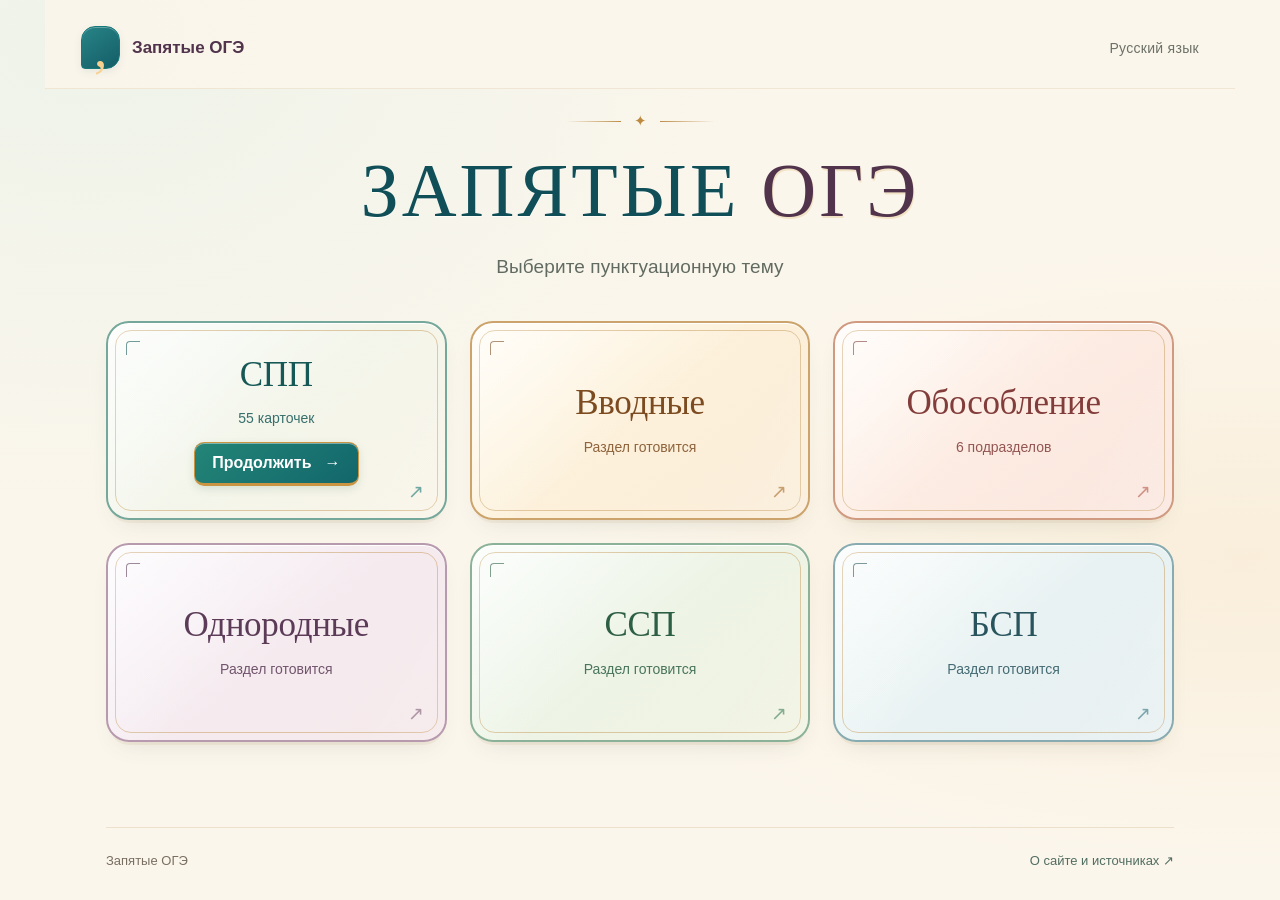
==== index.html @ 87cccecb "Publish verified Запятые ОГЭ with saved progress continuation" ====
<!doctype html>
<html lang="ru">
<head>
  <meta charset="utf-8">
  <meta name="viewport" content="width=device-width, initial-scale=1">
  <meta name="theme-color" content="#146c70">
  <meta name="description" content="Запятые ОГЭ — выбор пунктуационной темы и интерактивные тренажёры по русскому языку.">
  <title>Запятые ОГЭ</title>
  <link rel="stylesheet" href="./site.css">
  <link rel="stylesheet" href="./controls.css">
</head>
<body class="site-page portal-home" data-page="home">
  <a class="portal-skip" href="#content">К содержимому</a>
  <header class="portal-header"><a class="portal-brand" href="./index.html" aria-label="Запятые ОГЭ — главная"><span class="portal-brand-mark" aria-hidden="true">,</span><span>Запятые ОГЭ</span></a><span class="portal-subject">Русский язык</span></header>
  <main class="portal-main" id="content">
    
    <section class="portal-hero"><div class="hero-flourish" aria-hidden="true"><span></span><i>✦</i><span></span></div><h1>ЗАПЯТЫЕ <span>ОГЭ</span></h1><p>Выберите пунктуационную тему</p></section><nav class="topic-grid" aria-label="Пунктуационные темы"><a class="topic-tile theme-teal" data-topic="spp" href="./spp.html?continue=1"><span class="tile-corner tile-corner-top" aria-hidden="true"></span><span class="tile-corner tile-corner-bottom" aria-hidden="true"></span><span class="tile-content"><span class="tile-title">СПП</span><span class="tile-caption">55 карточек</span><span class="tile-continue">Продолжить <span aria-hidden="true">→</span></span></span><span class="tile-arrow" aria-hidden="true">↗</span></a><a class="topic-tile theme-honey" data-topic="vvodnye" href="./topics/vvodnye.html"><span class="tile-corner tile-corner-top" aria-hidden="true"></span><span class="tile-corner tile-corner-bottom" aria-hidden="true"></span><span class="tile-content"><span class="tile-title">Вводные</span><span class="tile-caption">Раздел готовится</span></span><span class="tile-arrow" aria-hidden="true">↗</span></a><a class="topic-tile theme-coral" data-topic="obosoblenie" href="./topics/obosoblenie.html"><span class="tile-corner tile-corner-top" aria-hidden="true"></span><span class="tile-corner tile-corner-bottom" aria-hidden="true"></span><span class="tile-content"><span class="tile-title">Обособление</span><span class="tile-caption">6 подразделов</span></span><span class="tile-arrow" aria-hidden="true">↗</span></a><a class="topic-tile theme-plum" data-topic="odnorodnye" href="./topics/odnorodnye.html"><span class="tile-corner tile-corner-top" aria-hidden="true"></span><span class="tile-corner tile-corner-bottom" aria-hidden="true"></span><span class="tile-content"><span class="tile-title">Однородные</span><span class="tile-caption">Раздел готовится</span></span><span class="tile-arrow" aria-hidden="true">↗</span></a><a class="topic-tile theme-emerald" data-topic="ssp" href="./topics/ssp.html"><span class="tile-corner tile-corner-top" aria-hidden="true"></span><span class="tile-corner tile-corner-bottom" aria-hidden="true"></span><span class="tile-content"><span class="tile-title">ССП</span><span class="tile-caption">Раздел готовится</span></span><span class="tile-arrow" aria-hidden="true">↗</span></a><a class="topic-tile theme-sea" data-topic="bsp" href="./topics/bsp.html"><span class="tile-corner tile-corner-top" aria-hidden="true"></span><span class="tile-corner tile-corner-bottom" aria-hidden="true"></span><span class="tile-content"><span class="tile-title">БСП</span><span class="tile-caption">Раздел готовится</span></span><span class="tile-arrow" aria-hidden="true">↗</span></a></nav>
  </main>
  <footer class="portal-footer"><span>Запятые ОГЭ</span><a href="./README.md">О сайте и источниках ↗</a></footer>
</body>
</html>
---- site.css ----
/* Portal-only styles. Existing trainer styles and scoring code stay unchanged. */
:root{--site-cream:#fbf6ec;--site-milk:#fffdf7;--site-teal:#176e70;--site-sea:#104f58;--site-plum:#51344c;--site-ink:#34423c;--site-muted:#6c7168;--site-gold:#bd8a3f;--site-line:#e4d6bb}
.site-page{margin:0;min-height:100vh;display:flex;flex-direction:column;color:var(--site-ink);font-family:"Segoe UI",Arial,sans-serif;background:radial-gradient(ellipse at 7% 4%,#e6f1e89c,transparent 40%),radial-gradient(ellipse at 97% 62%,#f8e3c269,transparent 40%),var(--site-cream);font-synthesis:none}
.site-page *{box-sizing:border-box}.site-page a{-webkit-tap-highlight-color:transparent}.portal-header{width:100%;max-width:1190px;margin:0 auto;display:flex;align-items:center;justify-content:space-between;gap:20px;padding:26px 36px 19px}.portal-brand{display:inline-flex;align-items:center;gap:12px;font-size:17px;font-weight:650;color:var(--site-plum);text-decoration:none;transition:color 200ms ease}.portal-brand:hover{color:var(--site-teal)}.portal-brand-mark{display:grid;place-items:center;width:39px;height:43px;border:1px solid #167879;background:linear-gradient(145deg,#278486,#145d67);border-radius:14px 14px 14px 4px;box-shadow:inset 0 1px #ffffff4a,0 3px 8px #12555b15;color:#f9d08e;font:53px/.8 Georgia,serif;padding-bottom:22px}.portal-subject{font-size:14px;color:var(--site-muted);letter-spacing:.3px}.portal-main{width:100%;max-width:1140px;margin:0 auto;padding:0 36px 45px;flex:1}.portal-hero{text-align:center;padding:23px 0 38px}.hero-flourish,.coming-divider{display:flex;gap:13px;justify-content:center;align-items:center;color:var(--site-gold);margin:0 auto 18px}.hero-flourish>span,.coming-divider>span{height:1px;width:55px;background:linear-gradient(90deg,transparent,#be8c47)}.hero-flourish>span:last-child,.coming-divider>span:last-child{transform:rotate(180deg)}.hero-flourish i,.coming-divider i{font-size:15px;font-style:normal}.portal-hero h1{font:500 clamp(44px,6vw,76px)/1.12 Georgia,"Times New Roman",serif;letter-spacing:3px;color:var(--site-sea);margin:0 0 19px;text-wrap:balance;text-shadow:0 1px #fffdf8}.portal-hero h1>span{color:var(--site-plum);text-shadow:1px 2px #e8c88f66}.portal-hero p{color:#626b61;font-size:19px;line-height:1.6;margin:0;letter-spacing:.1px}.topic-grid{display:grid;grid-template-columns:repeat(3,minmax(0,1fr));gap:23px}.topic-tile{--tile-accent:#237b78;--tile-deep:#165856;--tile-line:#75a79a;--tile-soft:#eff7ed;--tile-warm:#f9f4e8;--tile-glow:#2b918c28;position:relative;isolation:isolate;display:flex;align-items:center;justify-content:center;min-width:0;min-height:199px;padding:30px 27px;border:2px solid var(--tile-line);border-radius:23px;background:linear-gradient(140deg,#ffffffd6 0%,transparent 50%),linear-gradient(140deg,var(--tile-soft),var(--tile-warm));box-shadow:inset 0 1px 0 #ffffff,0 7px 0 -4px #bfa16e20,0 12px 25px -13px #3c4b3b2b;text-align:center;text-decoration:none;color:var(--tile-deep);transform:translateY(0);transition:transform 210ms ease,border-color 210ms ease,box-shadow 210ms ease,background-color 210ms ease}
.topic-tile:before{content:"";position:absolute;inset:7px;border:1px solid #c59a5b80;border-radius:16px;pointer-events:none;transition:border-color 210ms ease,box-shadow 210ms ease}.topic-tile:after{content:"";position:absolute;inset:0;border-radius:21px;pointer-events:none;opacity:.3;background:linear-gradient(120deg,#ffffffa6 0%,transparent 42%,transparent 75%,#ffffff80);transition:opacity 210ms ease}.tile-content{position:relative;display:flex;flex-direction:column;align-items:center;gap:13px;z-index:1;max-width:100%}.tile-title{font:500 35px/1.22 Georgia,"Times New Roman",serif;letter-spacing:-.3px;text-wrap:balance;overflow-wrap:break-word}.tile-caption{display:block;font-size:14px;line-height:1.4;color:var(--tile-deep);opacity:.85}.tile-arrow{position:absolute;right:21px;bottom:17px;font-size:19px;line-height:1;color:var(--tile-accent);opacity:.7;transition:transform 210ms ease,opacity 210ms ease}.tile-corner{position:absolute;display:block;width:14px;height:14px;pointer-events:none;border-color:var(--site-gold);opacity:.7;transition:opacity 210ms ease}.tile-corner-top{top:18px;left:18px;border-left:1px solid;border-top:1px solid;border-radius:4px 0 0 0}.tile-corner-bottom{bottom:18px;right:18px;border-right:1px solid;border-bottom:1px solid;border-radius:0 0 4px 0;display:none}
.theme-honey{--tile-accent:#aa702b;--tile-deep:#7c4b20;--tile-line:#cca36a;--tile-soft:#fff4db;--tile-warm:#faedda;--tile-glow:#d3a04b33}.theme-coral{--tile-accent:#b75c4e;--tile-deep:#823d3b;--tile-line:#cf9a80;--tile-soft:#fff0e5;--tile-warm:#fae7df;--tile-glow:#cf786232}.theme-plum{--tile-accent:#86647d;--tile-deep:#5b3b57;--tile-line:#b79aae;--tile-soft:#f5edf5;--tile-warm:#f5e9ea;--tile-glow:#a5749a2e}.theme-emerald{--tile-accent:#438361;--tile-deep:#2d5f45;--tile-line:#8bb298;--tile-soft:#eaf5e9;--tile-warm:#f1f3e2;--tile-glow:#579d7230}.theme-sea{--tile-accent:#397985;--tile-deep:#28545e;--tile-line:#87abb0;--tile-soft:#eaf4f3;--tile-warm:#e8f0f2;--tile-glow:#418f9d2e}
.topic-tile:hover,.topic-tile:focus-visible{border-color:var(--tile-accent);transform:translateY(-5px);box-shadow:inset 0 1px 0 #fff,0 0 0 3px var(--tile-glow),0 9px 19px var(--tile-glow),0 20px 32px -16px #253b333b}.topic-tile:hover:before,.topic-tile:focus-visible:before{border-color:#be8b3ee6;box-shadow:inset 0 0 12px #fff8e555}.topic-tile:hover:after,.topic-tile:focus-visible:after{opacity:.8}.topic-tile:hover .tile-arrow,.topic-tile:focus-visible .tile-arrow{opacity:1;transform:translate(2px,-2px)}.topic-tile:hover .tile-corner,.topic-tile:focus-visible .tile-corner{opacity:1}.topic-tile:active{transform:translateY(-1px)}
.portal-back{display:inline-flex;justify-content:center;align-items:center;gap:9px;box-sizing:border-box;min-height:43px;padding:9px 17px;border:1px solid #c49c60;border-radius:11px;background:linear-gradient(140deg,#fffdf8,#f4f4e6);box-shadow:inset 0 1px #fff,0 3px 8px #7052280a;color:#205f61;text-decoration:none;font:600 13px/1.5 "Segoe UI",Arial,sans-serif;white-space:nowrap;transform:translateY(0);transition:border-color 200ms ease,box-shadow 200ms ease,transform 200ms ease,background-color 200ms ease}.portal-back>span{font-size:19px;line-height:1;color:#9c712f}.portal-back:hover,.portal-back:focus-visible{background:#ecf5ed;border-color:#508e83;box-shadow:0 0 0 3px #43998c1a,0 7px 13px #43776b1a;transform:translateY(-2px)}.portal-back:active{transform:translateY(0)}.site-page a:focus-visible,.trainer-return a:focus-visible{outline:3px solid #ab7c32;outline-offset:5px}.portal-breadcrumbs{display:flex;align-items:center;flex-wrap:wrap;gap:11px;padding:22px 0 0;font-size:13px;line-height:1.8;color:#7d7464}.portal-breadcrumbs a{color:#426d65;text-decoration:none;transition:color 200ms ease}.portal-breadcrumbs a:hover{color:#134f50;text-decoration:underline;text-underline-offset:4px}.portal-breadcrumbs [aria-current]{color:var(--site-plum)}.collection-hero{padding-top:28px;padding-bottom:33px}.collection-hero h1{font-size:58px;letter-spacing:-1px}.subtopic-grid .tile-title{font-size:28px;line-height:1.3}.subtopic-grid .topic-tile{min-height:189px}.coming-soon{position:relative;isolation:isolate;max-width:770px;margin:48px auto 35px;padding:39px 45px 49px;text-align:center;background:linear-gradient(135deg,#fffefa 0%,var(--tile-soft,#edf5ee) 100%);border:2px solid var(--tile-line,#94b6a4);border-radius:26px;box-shadow:inset 0 1px #fff,0 12px 35px #49624710}.coming-soon:before{content:"";position:absolute;inset:8px;border:1px solid #c69b5b7a;border-radius:18px;pointer-events:none}.coming-ornament{display:inline-block;font:95px/.6 Georgia,serif;color:#bf8a42;margin:5px 0 30px;text-shadow:1px 2px #eddbbb}.coming-soon h1{font:500 49px/1.2 Georgia,"Times New Roman",serif;letter-spacing:-.6px;color:var(--site-plum);margin:0 0 21px;text-wrap:balance;overflow-wrap:break-word}.coming-status{font-size:23px;font-weight:400;line-height:1.5;color:var(--tile-deep,#265b4b);margin:0 0 28px}.coming-divider{margin-bottom:31px}.coming-actions{display:flex;align-items:center;justify-content:center;gap:13px;flex-wrap:wrap}.portal-footer{width:calc(100% - 72px);max-width:1068px;margin:0 auto;padding:23px 0 28px;display:flex;justify-content:space-between;gap:20px;border-top:1px solid #d9c7a875;color:#796f61;font-size:13px;line-height:1.6}.portal-footer a{color:#526d61;text-decoration:none;text-underline-offset:4px;transition:color 200ms ease}.portal-footer a:hover{color:#174f50;text-decoration:underline}.portal-skip{position:absolute;left:20px;top:-100px;z-index:20;background:var(--site-milk);color:var(--site-sea);padding:13px 18px;border:1px solid var(--site-gold);border-radius:9px}.portal-skip:focus{top:12px}
/* The only additions around SPP: a persistent home link and its scroll clearance. */
.tile-continue{display:inline-flex;align-items:center;gap:13px;min-height:44px;padding:9px 17px;border:1px solid #c99543;border-bottom-width:3px;border-radius:10px;color:white;background:linear-gradient(140deg,#238577,#12666b);box-shadow:inset 0 1px #ffffff6b,0 3px 9px #17644422;font:650 16px/1.4 "Segoe UI",Arial,sans-serif;transition:box-shadow 200ms ease,transform 200ms ease}
.topic-tile:hover .tile-continue,.topic-tile:focus-visible .tile-continue{box-shadow:inset 0 1px #ffffff8c,0 0 0 2px #d4b87540,0 6px 15px #17644430}
.trainer-return{max-width:1176px;margin:0 auto;display:flex;align-items:center;justify-content:space-between;gap:16px;padding:6px 2px 9px}.trainer-return .portal-back{min-height:36px;padding:6px 12px;font-size:12px;border-radius:9px}.trainer-return .portal-back>span{font-size:17px}.trainer-breadcrumb{color:#716655;font:11px/1.5 "Segoe UI",Arial,sans-serif}.trainer-breadcrumb>span{color:#b48c52;margin:0 8px}body[data-page="spp"] .card{scroll-margin-top:153px}body[data-page="spp"] .source-block{scroll-margin-top:163px}
@media(min-width:1500px){.portal-main{padding-top:12px}.portal-hero{padding-bottom:45px}.topic-tile{min-height:212px}}
@media(max-width:1000px){.portal-main{max-width:850px}.topic-grid{grid-template-columns:repeat(2,minmax(0,1fr));gap:21px}.portal-hero h1{font-size:64px}.portal-hero{padding-top:20px;padding-bottom:33px}.topic-tile{min-height:184px}.tile-title{font-size:34px}.portal-footer{max-width:778px}.collection-hero h1{font-size:53px}.subtopic-grid .topic-tile{min-height:177px}}
@media(max-width:800px){body[data-page="spp"] .card,body[data-page="spp"] .source-block{scroll-margin-top:213px}.trainer-return{padding-top:5px;padding-bottom:7px}.portal-header{padding:22px 28px 16px}.portal-main{padding-left:28px;padding-right:28px}.portal-footer{width:calc(100% - 56px)}.coming-soon{margin-top:32px}}
@media(max-width:640px){.portal-header{padding:20px 21px 14px;gap:14px}.portal-brand{font-size:15px;gap:10px}.portal-brand-mark{width:32px;height:36px;font-size:45px;border-radius:12px 12px 12px 3px;padding-bottom:18px}.portal-subject{font-size:12px}.portal-header>.portal-back{font-size:11px;min-height:40px;padding:8px 11px}.portal-header>.portal-back>span{font-size:17px}.portal-main{padding:0 21px 33px}.portal-hero{padding:25px 0 27px}.hero-flourish{margin-bottom:17px}.hero-flourish>span{width:39px}.portal-hero h1{font-size:47px;letter-spacing:1px;line-height:1.16;margin-bottom:14px}.portal-hero p{font-size:16px}.topic-grid{grid-template-columns:minmax(0,1fr);gap:18px}.topic-tile{min-height:151px;padding:27px 31px;border-radius:21px}.topic-tile:before{border-radius:14px}.tile-title{font-size:34px}.tile-content{gap:9px}.tile-caption{font-size:14px}.tile-arrow{right:21px;bottom:18px}.tile-corner-top{top:18px;left:18px}.portal-breadcrumbs{font-size:12px;padding-top:19px;gap:8px}.collection-hero h1{font-size:44px;letter-spacing:-.6px}.subtopic-grid .topic-tile{min-height:151px}.subtopic-grid .tile-title{font-size:29px}.coming-soon{margin:29px 0 12px;padding:31px 22px 35px;border-radius:23px}.coming-soon h1{font-size:36px;line-height:1.25;margin-bottom:19px}.coming-ornament{font-size:80px;margin-bottom:29px}.coming-status{font-size:20px;margin-bottom:22px}.coming-divider{margin-bottom:25px}.coming-actions{gap:11px}.coming-actions .portal-back{font-size:12px;min-height:44px}.portal-footer{width:calc(100% - 42px);font-size:11px;padding:20px 0 24px;gap:15px}}
@media(max-width:380px){.portal-main{padding-left:16px;padding-right:16px}.portal-header{padding-left:16px;padding-right:16px}.portal-hero h1{font-size:40px;letter-spacing:.5px}.portal-brand{font-size:13px;gap:8px}.portal-subject{font-size:11px}.tile-title{font-size:31px}.subtopic-grid .tile-title{font-size:27px}.portal-back{padding-left:12px;padding-right:12px}.coming-soon h1{font-size:32px}.coming-actions{flex-direction:column}.coming-actions .portal-back{width:100%}.trainer-breadcrumb{font-size:10px}.portal-footer{width:calc(100% - 32px)}.portal-header>.portal-back{font-size:10px;padding:8px 9px;gap:5px}}
@media(prefers-reduced-motion:reduce){.site-page *, .trainer-return *{transition:none!important;animation:none!important}.topic-tile:hover,.topic-tile:focus-visible,.portal-back:hover,.portal-back:focus-visible{transform:none}.topic-tile:hover .tile-arrow,.topic-tile:focus-visible .tile-arrow{transform:none}}
---- controls.css ----
/* Final control polish. Sentence typography and original card content stay unchanged. */
:root{--control-gold:#c99543;--control-plum:#64425e;--control-coral:#b3655c;--trainer-controls-height:260px}
.control-panel{display:grid;grid-template-columns:minmax(0,1fr) minmax(190px,260px);gap:16px 24px;padding:17px 20px;border:2px solid #aebfad;border-radius:19px;background:linear-gradient(145deg,#fffdf8,#f6f4e8);box-shadow:inset 0 1px #fff,0 3px 0 #d6c7a94d,0 9px 25px #244b3810}
.sections{grid-column:1;grid-row:1;display:grid;grid-template-columns:repeat(2,minmax(0,1fr));gap:11px;padding:0;max-width:560px;width:100%;border:0;background:none;border-radius:0}
.section,.panel-actions .button,.check-button,.trainer-return .portal-back,.site-page .portal-back{position:relative;isolation:isolate;box-sizing:border-box;min-height:52px;border:1px solid var(--control-gold);border-bottom-width:3px;border-radius:13px;font-size:17px;font-weight:700;line-height:1.45;padding:12px 21px;transform:translateY(0);transition:transform 200ms ease,box-shadow 200ms ease,border-color 200ms ease,background-color 200ms ease}
.section:before,.panel-actions .button:before,.check-button:before,.trainer-return .portal-back:before,.site-page .portal-back:before{content:"";position:absolute;inset:4px;border:1px solid #dcb77578;border-radius:9px;pointer-events:none;z-index:-1;box-shadow:inset 0 1px #ffffff3d}
.section{justify-content:center;gap:12px;color:#6e461d;background:linear-gradient(145deg,#fff8e8,#f7e7c9);box-shadow:inset 0 2px #ffffffc2,0 3px 0 #b78a3c1a,0 5px 12px #8060310d}
.section.active{color:#fff;background:linear-gradient(145deg,#1c7b7b,#105b63);border-color:#c49b53;box-shadow:inset 0 1px #ffffff57,0 3px 0 #0c51542e,0 6px 15px #155a591f}
.section .count{font-size:15px;min-width:29px;min-height:28px;padding:4px 7px;border-radius:7px;background:#ead6ab;color:#674014;border:1px solid #d3b77e;line-height:1.2}
.section.active .count{color:#fff8df;background:#ffffff22;border-color:#ffffff50}
.section:hover,.section:focus-visible,.panel-actions .button:not(:disabled):hover,.panel-actions .button:focus-visible,.check-button:not(:disabled):hover,.check-button:focus-visible,.trainer-return .portal-back:hover,.trainer-return .portal-back:focus-visible,.site-page .portal-back:hover,.site-page .portal-back:focus-visible{transform:translateY(-2px);border-color:#dca63d;box-shadow:inset 0 1px #ffffffa6,0 0 0 3px #bda15c26,0 8px 18px #26685a2b}
.section:active,.panel-actions .button:not(:disabled):active,.check-button:not(:disabled):active,.trainer-return .portal-back:active,.site-page .portal-back:active{transform:translateY(0)}
.compact-progress{grid-column:2;grid-row:1;min-width:0;max-width:none;width:100%;align-self:center}
.compact-progress>div{display:flex;flex-direction:row;align-items:center;justify-content:space-between;gap:13px;font-size:15px;margin-bottom:11px;color:#57675c}
.compact-progress strong{font-size:18px;color:#51344c;white-space:nowrap}
.compact-progress progress{height:10px;border-radius:9px;box-shadow:inset 0 1px 3px #4768491a;background:#e1e6d8}
.panel-actions{grid-column:1/-1;grid-row:2;display:grid;grid-template-columns:1fr 1.25fr .7fr;gap:15px;width:100%;padding-top:14px;border-top:1px solid #d6bd8a66}
.panel-actions .button{justify-content:center;gap:11px;margin:0;white-space:normal;text-align:center;box-shadow:inset 0 1px #ffffff80,0 3px 0 #80644d19,0 6px 13px #5c354c0d}
#journal-open{color:#fff8f5;background:linear-gradient(140deg,#815571,#64425e);border-color:#c99d64}
#journal-open:before{border-color:#efbfa759}
#journal-open:not(:disabled):hover,#journal-open:focus-visible{background:linear-gradient(140deg,#946179,#724560);box-shadow:inset 0 1px #ffffff5e,0 0 0 3px #b9748724,0 8px 18px #794d6d26}
#journal-open .count{font-size:15px;min-width:28px;min-height:28px;border:1px solid #f3cba0;background:#ffe5c2;color:#72383f;border-radius:7px;padding:3px 7px;line-height:1.3}
#repeat-errors{color:#fffaf5;border-color:#c99a58;background:linear-gradient(145deg,#b76d63,#99555b)}
#repeat-errors:not(:disabled):hover,#repeat-errors:focus-visible{background:linear-gradient(145deg,#c07b69,#a85d63);box-shadow:inset 0 1px #ffffff73,0 0 0 3px #cc897326,0 8px 18px #96585126}
#repeat-errors:disabled{opacity:1;color:#735f61;background:linear-gradient(145deg,#eee0dc,#e4d9d5);border-color:#c7b39a;box-shadow:inset 0 1px #fff8,0 2px 0 #bcaa9814}
#reset{color:#5c4c55;border-color:#c5ad84;background:linear-gradient(145deg,#fcf7ed,#eae3d6);border-radius:13px}
#reset:hover,#reset:focus-visible{background:linear-gradient(145deg,#fff9ef,#f1e7da)}
.check-button{font-size:18px;min-width:202px;min-height:56px;padding:14px 25px;gap:30px;color:#fff;background:linear-gradient(145deg,#238986,#12636b);border-color:#c99d56;box-shadow:inset 0 2px #ffffff4d,0 3px 0 #10575e2b,0 7px 17px #1a71632b}
.check-button:not(:disabled):hover,.check-button:focus-visible{background:linear-gradient(145deg,#25968f,#146e74);border-color:#dfa944}
.check-button:disabled{opacity:1;color:#275b46;background:linear-gradient(145deg,#e7f1e5,#d5e6d7);border-color:#9dbb9f;box-shadow:inset 0 1px #fff,0 2px 0 #a4b7a11f}
.check-button:disabled:before{border-color:#aec3a673}
.trainer-return{gap:18px;padding:10px 2px 13px}
.trainer-return .portal-back,.site-page .portal-back{gap:11px;color:#385a4b;background:linear-gradient(145deg,#fff9e9,#eee8d6);box-shadow:inset 0 1px #fff,0 3px 0 #bda26c24,0 6px 14px #4a68501a;min-height:52px;font-family:"Segoe UI",Arial,sans-serif;font-size:17px}
.trainer-return .portal-home-button,.site-page .portal-home-button{color:#fffef4;background:linear-gradient(140deg,#238577,#12666b);border-color:#caa459;text-shadow:0 1px #124c4926}
.trainer-return .portal-home-button:hover,.trainer-return .portal-home-button:focus-visible,.site-page .portal-home-button:hover,.site-page .portal-home-button:focus-visible{background:linear-gradient(140deg,#299682,#197578)}
.home-icon{display:block;flex-shrink:0;width:25px;height:25px;fill:none;stroke:#ffdda1;stroke-width:1.8;stroke-linecap:round;stroke-linejoin:round;filter:drop-shadow(0 1px #105448)}
.trainer-breadcrumb{font-size:14px}.trainer-return .portal-back>span,.site-page .portal-back>span{font-size:23px}
.site-page .portal-header{position:sticky;top:0;z-index:5;background:#fbf6ecf5;border-bottom:1px solid #d3c19d4d}
.control-shell{padding-bottom:10px}
body[data-page="spp"] .card,body[data-page="spp"] .source-block{scroll-margin-top:var(--trainer-controls-height)}
.card{border-width:2px;border-color:#b7cdbd;border-top-width:4px;box-shadow:0 3px 0 #d8cbb32b,0 10px 27px #275b3d0e}
.card.task-4{border-top-color:#c08a44}.card.task-5{border-top-color:#328b83}
.card-head{border-bottom-color:#b9cfba8c}.card-identity h3{font-size:20px}.card-kicker{font-size:12px}.card-number{font-size:28px;width:51px;height:53px}
.card-status{font-size:12px;padding:7px 12px}.card-prompt{font-size:13px}.sentence-number{font-size:21px;min-width:25px}
.selection-caption{font-size:15px;gap:23px}.selection-caption>span{gap:9px}.selection-caption strong{font-size:15px;min-width:30px;height:30px;border:1px solid #d9bd89}.selection-caption>span+span strong{border-color:#adcdbd}
.position{font-size:16px;min-width:44px;height:46px}.position.selected{box-shadow:inset 0 1px #fff5,0 0 0 2px #f6cc866b}
.card-footer{font-size:12px}.review{font-size:13px}.feed-caption{font-size:13px}.filter{font-size:14px;min-height:44px}.search input{font-size:14px}.save-status{font-size:12px}
.scores{font-size:13px;gap:9px 27px}.scores dd{font-size:17px}.scores-caption{font-size:12px}.eyebrow{font-size:11px}
.source-block+.source-block{border-top-color:#c7b78480}.card-actions{border-top-color:#cfb6868c}.result-heading h3{font-size:15px}.result-badge{font-size:12px}.answer-lines,.expected-answer{font-size:13px}.answer-lines>div{grid-template-columns:120px minmax(0,1fr)}.member-result h4{font-size:13px}.analysis{font-size:14px}.feedback-legend{font-size:12px}
.optional-hint,.method-note{color:#35665a;background:#eef5e9;border:1px solid #c2d7c2;border-radius:9px;font-size:14px;line-height:1.7;padding:11px 15px}.method-note{margin:-19px 0 29px}.optional-hint{margin-top:13px}
.journal-adjustment{font-size:14px;padding:13px 16px;background:#e9f3e8;color:#2e604c;border:1px solid #bad3ba;border-radius:10px}.journal-entry{font-size:14px}.journal-entry h3{font-size:16px}.journal-entry .eyebrow{font-size:11px}.journal-entry .button,.retry-button{font-size:16px;min-height:48px;padding:11px 18px}.journal-tools .button,.dialog-actions .button,.resume-button{font-size:16px;min-height:49px;padding:12px 20px}
@media(max-width:1000px){.control-panel{grid-template-columns:minmax(0,1fr) 185px;gap:15px 18px;padding:15px 16px}.section{padding:12px 15px}.panel-actions{gap:12px}.panel-actions .button{padding:12px 16px}}
@media(max-width:800px){.control-panel{grid-template-columns:minmax(0,1fr) 150px}.panel-actions{gap:11px}.panel-actions .button{font-size:16px}.compact-progress>div{font-size:14px}.compact-progress strong{font-size:17px}.trainer-return{padding-bottom:10px}.selection-caption{font-size:14px;gap:17px}.card-identity h3{font-size:19px}.card-status{font-size:11px}.result-heading h3{font-size:15px}}
@media(max-width:640px){.control-panel{grid-template-columns:minmax(0,1fr);gap:12px;padding:13px 12px;border-radius:15px}.sections{grid-column:1;grid-row:1;max-width:none;gap:12px}.section{font-size:17px;min-height:52px;padding:12px 14px;gap:11px}.section .count{display:inline-flex;font-size:15px;min-width:28px;min-height:28px}.compact-progress{grid-column:1;grid-row:2;display:flex;align-items:center;gap:17px;width:100%;max-width:none;min-width:0}.compact-progress>div{display:flex;flex-direction:row;align-items:center;gap:11px;font-size:14px;margin:0;white-space:nowrap}.compact-progress strong{font-size:17px}.compact-progress progress{height:9px;flex:1;min-width:30px}.panel-actions{grid-column:1;grid-row:3;grid-template-columns:1fr 1.22fr .8fr;gap:10px;padding-top:12px}.panel-actions .button{font-size:16px;min-height:61px;padding:10px 8px;gap:7px;line-height:1.4;text-wrap:balance}.panel-actions .count{font-size:14px;min-width:25px;min-height:26px;padding:3px 5px}.trainer-return{padding:8px 2px 10px}.trainer-return .portal-back,.site-page .portal-back{font-size:16px;padding:12px 17px;min-height:50px;gap:10px}.home-icon{width:24px;height:24px}.trainer-breadcrumb{font-size:12px}.site-page .portal-header{gap:12px;flex-wrap:wrap}.check-button{font-size:17px;min-width:171px;min-height:54px;padding:13px 20px;gap:20px}.card-actions{align-items:center;gap:15px}.selection-caption{font-size:14px;gap:11px;flex-wrap:wrap;max-width:145px}.selection-caption>span{gap:7px}.selection-caption strong{font-size:14px;min-width:27px;height:28px}.card-identity h3{font-size:18px;line-height:1.5}.card-kicker{font-size:11px}.card-number{font-size:25px;width:43px;height:48px}.card-status{font-size:11px;max-width:111px}.card-prompt{font-size:12px}.card-footer{font-size:11px}.feed-caption{font-size:12px}.feed-caption>span+span{max-width:170px}.scores{font-size:12px;max-width:175px}.scores dd{font-size:16px}.scores-caption{font-size:10px}.save-status{font-size:11px;max-width:151px}.eyebrow{font-size:10px}.filter{font-size:12px;padding:10px 11px;min-height:44px}.feedback-legend{font-size:11px}.result-heading h3{font-size:14px}.result-badge{font-size:11px}.review{font-size:12px}.optional-hint,.method-note{font-size:13px}.method-note{margin:-12px 0 24px}.journal-entry h3{font-size:15px}.journal-entry{font-size:13px}.journal-entry .button,.retry-button,.journal-tools .button,.dialog-actions .button{font-size:16px;min-height:48px}.sentence-number{font-size:20px;min-width:20px}}
@media(max-width:380px){.control-panel{padding:11px 9px}.sections{gap:9px}.section{font-size:16px;padding:12px 9px;gap:8px}.section .count{display:inline-flex;min-width:26px;font-size:14px}.panel-actions{grid-template-columns:minmax(0,1fr) minmax(0,1.15fr);gap:10px}.panel-actions #reset{grid-column:1/-1;min-height:48px}.panel-actions .button{min-height:54px;font-size:16px;padding:10px 11px}.trainer-return .portal-back{padding:12px 13px}.trainer-breadcrumb{font-size:11px}.check-button{min-width:149px;font-size:16px;gap:13px;padding:13px 16px}.selection-caption{max-width:105px;font-size:14px;gap:8px}.card-identity h3{font-size:16px}.card-status{font-size:10px;max-width:92px}.card-kicker{font-size:10px}.card-number{width:38px}.card-head{gap:8px}.scores{max-width:148px;font-size:11px}.scores-caption{font-size:9px}}
@media(prefers-reduced-motion:reduce){.section,.panel-actions .button,.check-button,.portal-back{transition:none!important}.section:hover,.section:focus-visible,.panel-actions .button:hover,.panel-actions .button:focus-visible,.check-button:hover,.check-button:focus-visible,.trainer-return .portal-back:hover,.trainer-return .portal-back:focus-visible,.site-page .portal-back:hover,.site-page .portal-back:focus-visible{transform:none}}
.icon-button{min-width:44px;min-height:44px;font-size:28px}
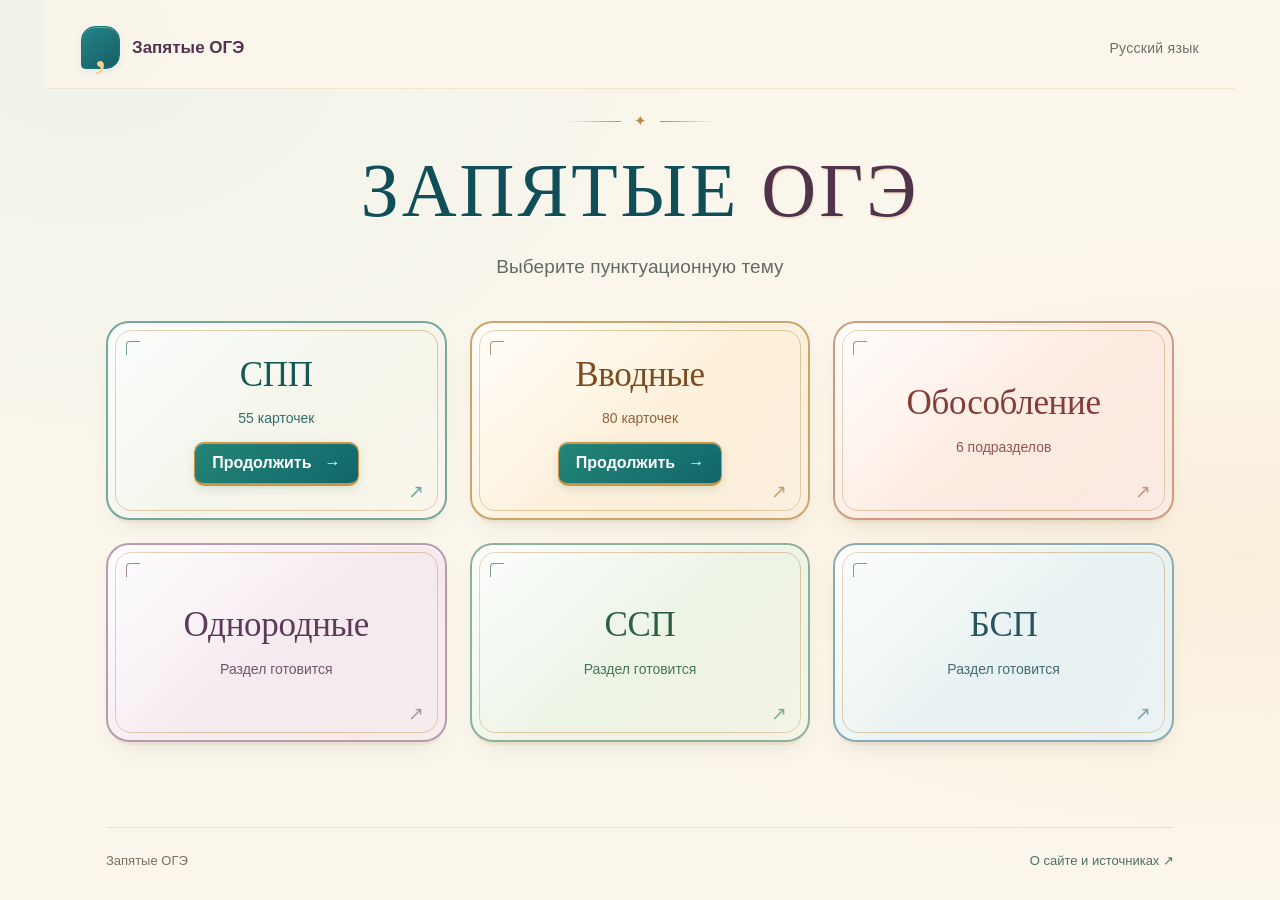
==== commit 93c2da79: "Publish introductory constructions trainer" ====
--- a/index.html
+++ b/index.html
@@ -14,7 +14,7 @@
   <header class="portal-header"><a class="portal-brand" href="./index.html" aria-label="Запятые ОГЭ — главная"><span class="portal-brand-mark" aria-hidden="true">,</span><span>Запятые ОГЭ</span></a><span class="portal-subject">Русский язык</span></header>
   <main class="portal-main" id="content">
     
-    <section class="portal-hero"><div class="hero-flourish" aria-hidden="true"><span></span><i>✦</i><span></span></div><h1>ЗАПЯТЫЕ <span>ОГЭ</span></h1><p>Выберите пунктуационную тему</p></section><nav class="topic-grid" aria-label="Пунктуационные темы"><a class="topic-tile theme-teal" data-topic="spp" href="./spp.html?continue=1"><span class="tile-corner tile-corner-top" aria-hidden="true"></span><span class="tile-corner tile-corner-bottom" aria-hidden="true"></span><span class="tile-content"><span class="tile-title">СПП</span><span class="tile-caption">55 карточек</span><span class="tile-continue">Продолжить <span aria-hidden="true">→</span></span></span><span class="tile-arrow" aria-hidden="true">↗</span></a><a class="topic-tile theme-honey" data-topic="vvodnye" href="./topics/vvodnye.html"><span class="tile-corner tile-corner-top" aria-hidden="true"></span><span class="tile-corner tile-corner-bottom" aria-hidden="true"></span><span class="tile-content"><span class="tile-title">Вводные</span><span class="tile-caption">Раздел готовится</span></span><span class="tile-arrow" aria-hidden="true">↗</span></a><a class="topic-tile theme-coral" data-topic="obosoblenie" href="./topics/obosoblenie.html"><span class="tile-corner tile-corner-top" aria-hidden="true"></span><span class="tile-corner tile-corner-bottom" aria-hidden="true"></span><span class="tile-content"><span class="tile-title">Обособление</span><span class="tile-caption">6 подразделов</span></span><span class="tile-arrow" aria-hidden="true">↗</span></a><a class="topic-tile theme-plum" data-topic="odnorodnye" href="./topics/odnorodnye.html"><span class="tile-corner tile-corner-top" aria-hidden="true"></span><span class="tile-corner tile-corner-bottom" aria-hidden="true"></span><span class="tile-content"><span class="tile-title">Однородные</span><span class="tile-caption">Раздел готовится</span></span><span class="tile-arrow" aria-hidden="true">↗</span></a><a class="topic-tile theme-emerald" data-topic="ssp" href="./topics/ssp.html"><span class="tile-corner tile-corner-top" aria-hidden="true"></span><span class="tile-corner tile-corner-bottom" aria-hidden="true"></span><span class="tile-content"><span class="tile-title">ССП</span><span class="tile-caption">Раздел готовится</span></span><span class="tile-arrow" aria-hidden="true">↗</span></a><a class="topic-tile theme-sea" data-topic="bsp" href="./topics/bsp.html"><span class="tile-corner tile-corner-top" aria-hidden="true"></span><span class="tile-corner tile-corner-bottom" aria-hidden="true"></span><span class="tile-content"><span class="tile-title">БСП</span><span class="tile-caption">Раздел готовится</span></span><span class="tile-arrow" aria-hidden="true">↗</span></a></nav>
+    <section class="portal-hero"><div class="hero-flourish" aria-hidden="true"><span></span><i>✦</i><span></span></div><h1>ЗАПЯТЫЕ <span>ОГЭ</span></h1><p>Выберите пунктуационную тему</p></section><nav class="topic-grid" aria-label="Пунктуационные темы"><a class="topic-tile theme-teal" data-topic="spp" href="./spp.html?continue=1"><span class="tile-corner tile-corner-top" aria-hidden="true"></span><span class="tile-corner tile-corner-bottom" aria-hidden="true"></span><span class="tile-content"><span class="tile-title">СПП</span><span class="tile-caption">55 карточек</span><span class="tile-continue">Продолжить <span aria-hidden="true">→</span></span></span><span class="tile-arrow" aria-hidden="true">↗</span></a><a class="topic-tile theme-honey" data-topic="vvodnye" href="./topics/vvodnye.html?continue=1"><span class="tile-corner tile-corner-top" aria-hidden="true"></span><span class="tile-corner tile-corner-bottom" aria-hidden="true"></span><span class="tile-content"><span class="tile-title">Вводные</span><span class="tile-caption">80 карточек</span><span class="tile-continue">Продолжить <span aria-hidden="true">→</span></span></span><span class="tile-arrow" aria-hidden="true">↗</span></a><a class="topic-tile theme-coral" data-topic="obosoblenie" href="./topics/obosoblenie.html"><span class="tile-corner tile-corner-top" aria-hidden="true"></span><span class="tile-corner tile-corner-bottom" aria-hidden="true"></span><span class="tile-content"><span class="tile-title">Обособление</span><span class="tile-caption">6 подразделов</span></span><span class="tile-arrow" aria-hidden="true">↗</span></a><a class="topic-tile theme-plum" data-topic="odnorodnye" href="./topics/odnorodnye.html"><span class="tile-corner tile-corner-top" aria-hidden="true"></span><span class="tile-corner tile-corner-bottom" aria-hidden="true"></span><span class="tile-content"><span class="tile-title">Однородные</span><span class="tile-caption">Раздел готовится</span></span><span class="tile-arrow" aria-hidden="true">↗</span></a><a class="topic-tile theme-emerald" data-topic="ssp" href="./topics/ssp.html"><span class="tile-corner tile-corner-top" aria-hidden="true"></span><span class="tile-corner tile-corner-bottom" aria-hidden="true"></span><span class="tile-content"><span class="tile-title">ССП</span><span class="tile-caption">Раздел готовится</span></span><span class="tile-arrow" aria-hidden="true">↗</span></a><a class="topic-tile theme-sea" data-topic="bsp" href="./topics/bsp.html"><span class="tile-corner tile-corner-top" aria-hidden="true"></span><span class="tile-corner tile-corner-bottom" aria-hidden="true"></span><span class="tile-content"><span class="tile-title">БСП</span><span class="tile-caption">Раздел готовится</span></span><span class="tile-arrow" aria-hidden="true">↗</span></a></nav>
   </main>
   <footer class="portal-footer"><span>Запятые ОГЭ</span><a href="./README.md">О сайте и источниках ↗</a></footer>
 </body>
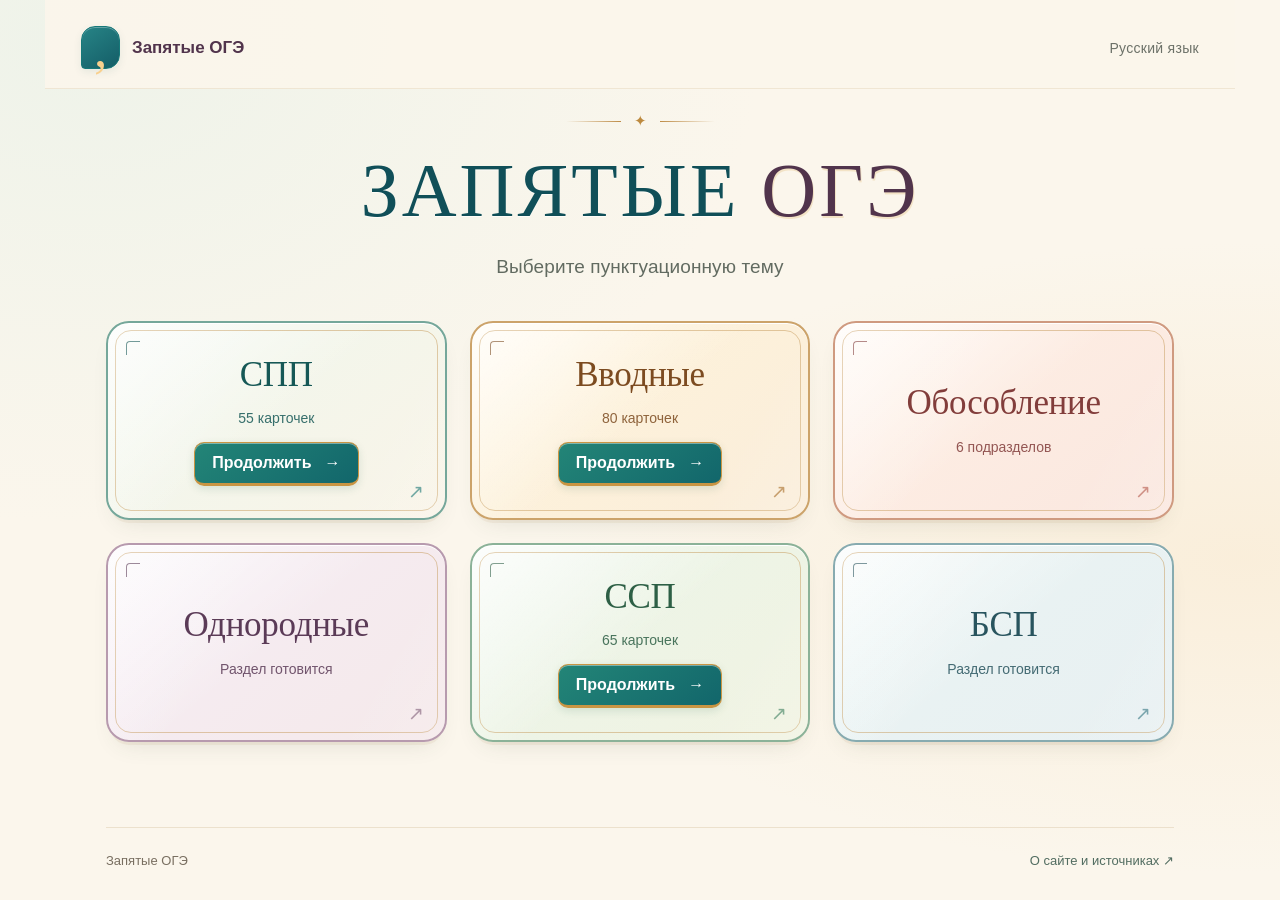
==== commit 41b0000a: "Publish SSP comma trainer" ====
--- a/index.html
+++ b/index.html
@@ -14,7 +14,7 @@
   <header class="portal-header"><a class="portal-brand" href="./index.html" aria-label="Запятые ОГЭ — главная"><span class="portal-brand-mark" aria-hidden="true">,</span><span>Запятые ОГЭ</span></a><span class="portal-subject">Русский язык</span></header>
   <main class="portal-main" id="content">
     
-    <section class="portal-hero"><div class="hero-flourish" aria-hidden="true"><span></span><i>✦</i><span></span></div><h1>ЗАПЯТЫЕ <span>ОГЭ</span></h1><p>Выберите пунктуационную тему</p></section><nav class="topic-grid" aria-label="Пунктуационные темы"><a class="topic-tile theme-teal" data-topic="spp" href="./spp.html?continue=1"><span class="tile-corner tile-corner-top" aria-hidden="true"></span><span class="tile-corner tile-corner-bottom" aria-hidden="true"></span><span class="tile-content"><span class="tile-title">СПП</span><span class="tile-caption">55 карточек</span><span class="tile-continue">Продолжить <span aria-hidden="true">→</span></span></span><span class="tile-arrow" aria-hidden="true">↗</span></a><a class="topic-tile theme-honey" data-topic="vvodnye" href="./topics/vvodnye.html?continue=1"><span class="tile-corner tile-corner-top" aria-hidden="true"></span><span class="tile-corner tile-corner-bottom" aria-hidden="true"></span><span class="tile-content"><span class="tile-title">Вводные</span><span class="tile-caption">80 карточек</span><span class="tile-continue">Продолжить <span aria-hidden="true">→</span></span></span><span class="tile-arrow" aria-hidden="true">↗</span></a><a class="topic-tile theme-coral" data-topic="obosoblenie" href="./topics/obosoblenie.html"><span class="tile-corner tile-corner-top" aria-hidden="true"></span><span class="tile-corner tile-corner-bottom" aria-hidden="true"></span><span class="tile-content"><span class="tile-title">Обособление</span><span class="tile-caption">6 подразделов</span></span><span class="tile-arrow" aria-hidden="true">↗</span></a><a class="topic-tile theme-plum" data-topic="odnorodnye" href="./topics/odnorodnye.html"><span class="tile-corner tile-corner-top" aria-hidden="true"></span><span class="tile-corner tile-corner-bottom" aria-hidden="true"></span><span class="tile-content"><span class="tile-title">Однородные</span><span class="tile-caption">Раздел готовится</span></span><span class="tile-arrow" aria-hidden="true">↗</span></a><a class="topic-tile theme-emerald" data-topic="ssp" href="./topics/ssp.html"><span class="tile-corner tile-corner-top" aria-hidden="true"></span><span class="tile-corner tile-corner-bottom" aria-hidden="true"></span><span class="tile-content"><span class="tile-title">ССП</span><span class="tile-caption">Раздел готовится</span></span><span class="tile-arrow" aria-hidden="true">↗</span></a><a class="topic-tile theme-sea" data-topic="bsp" href="./topics/bsp.html"><span class="tile-corner tile-corner-top" aria-hidden="true"></span><span class="tile-corner tile-corner-bottom" aria-hidden="true"></span><span class="tile-content"><span class="tile-title">БСП</span><span class="tile-caption">Раздел готовится</span></span><span class="tile-arrow" aria-hidden="true">↗</span></a></nav>
+    <section class="portal-hero"><div class="hero-flourish" aria-hidden="true"><span></span><i>✦</i><span></span></div><h1>ЗАПЯТЫЕ <span>ОГЭ</span></h1><p>Выберите пунктуационную тему</p></section><nav class="topic-grid" aria-label="Пунктуационные темы"><a class="topic-tile theme-teal" data-topic="spp" href="./spp.html?continue=1"><span class="tile-corner tile-corner-top" aria-hidden="true"></span><span class="tile-corner tile-corner-bottom" aria-hidden="true"></span><span class="tile-content"><span class="tile-title">СПП</span><span class="tile-caption">55 карточек</span><span class="tile-continue">Продолжить <span aria-hidden="true">→</span></span></span><span class="tile-arrow" aria-hidden="true">↗</span></a><a class="topic-tile theme-honey" data-topic="vvodnye" href="./topics/vvodnye.html?continue=1"><span class="tile-corner tile-corner-top" aria-hidden="true"></span><span class="tile-corner tile-corner-bottom" aria-hidden="true"></span><span class="tile-content"><span class="tile-title">Вводные</span><span class="tile-caption">80 карточек</span><span class="tile-continue">Продолжить <span aria-hidden="true">→</span></span></span><span class="tile-arrow" aria-hidden="true">↗</span></a><a class="topic-tile theme-coral" data-topic="obosoblenie" href="./topics/obosoblenie.html"><span class="tile-corner tile-corner-top" aria-hidden="true"></span><span class="tile-corner tile-corner-bottom" aria-hidden="true"></span><span class="tile-content"><span class="tile-title">Обособление</span><span class="tile-caption">6 подразделов</span></span><span class="tile-arrow" aria-hidden="true">↗</span></a><a class="topic-tile theme-plum" data-topic="odnorodnye" href="./topics/odnorodnye.html"><span class="tile-corner tile-corner-top" aria-hidden="true"></span><span class="tile-corner tile-corner-bottom" aria-hidden="true"></span><span class="tile-content"><span class="tile-title">Однородные</span><span class="tile-caption">Раздел готовится</span></span><span class="tile-arrow" aria-hidden="true">↗</span></a><a class="topic-tile theme-emerald" data-topic="ssp" href="./topics/ssp.html?continue=1"><span class="tile-corner tile-corner-top" aria-hidden="true"></span><span class="tile-corner tile-corner-bottom" aria-hidden="true"></span><span class="tile-content"><span class="tile-title">ССП</span><span class="tile-caption">65 карточек</span><span class="tile-continue">Продолжить <span aria-hidden="true">→</span></span></span><span class="tile-arrow" aria-hidden="true">↗</span></a><a class="topic-tile theme-sea" data-topic="bsp" href="./topics/bsp.html"><span class="tile-corner tile-corner-top" aria-hidden="true"></span><span class="tile-corner tile-corner-bottom" aria-hidden="true"></span><span class="tile-content"><span class="tile-title">БСП</span><span class="tile-caption">Раздел готовится</span></span><span class="tile-arrow" aria-hidden="true">↗</span></a></nav>
   </main>
   <footer class="portal-footer"><span>Запятые ОГЭ</span><a href="./README.md">О сайте и источниках ↗</a></footer>
 </body>
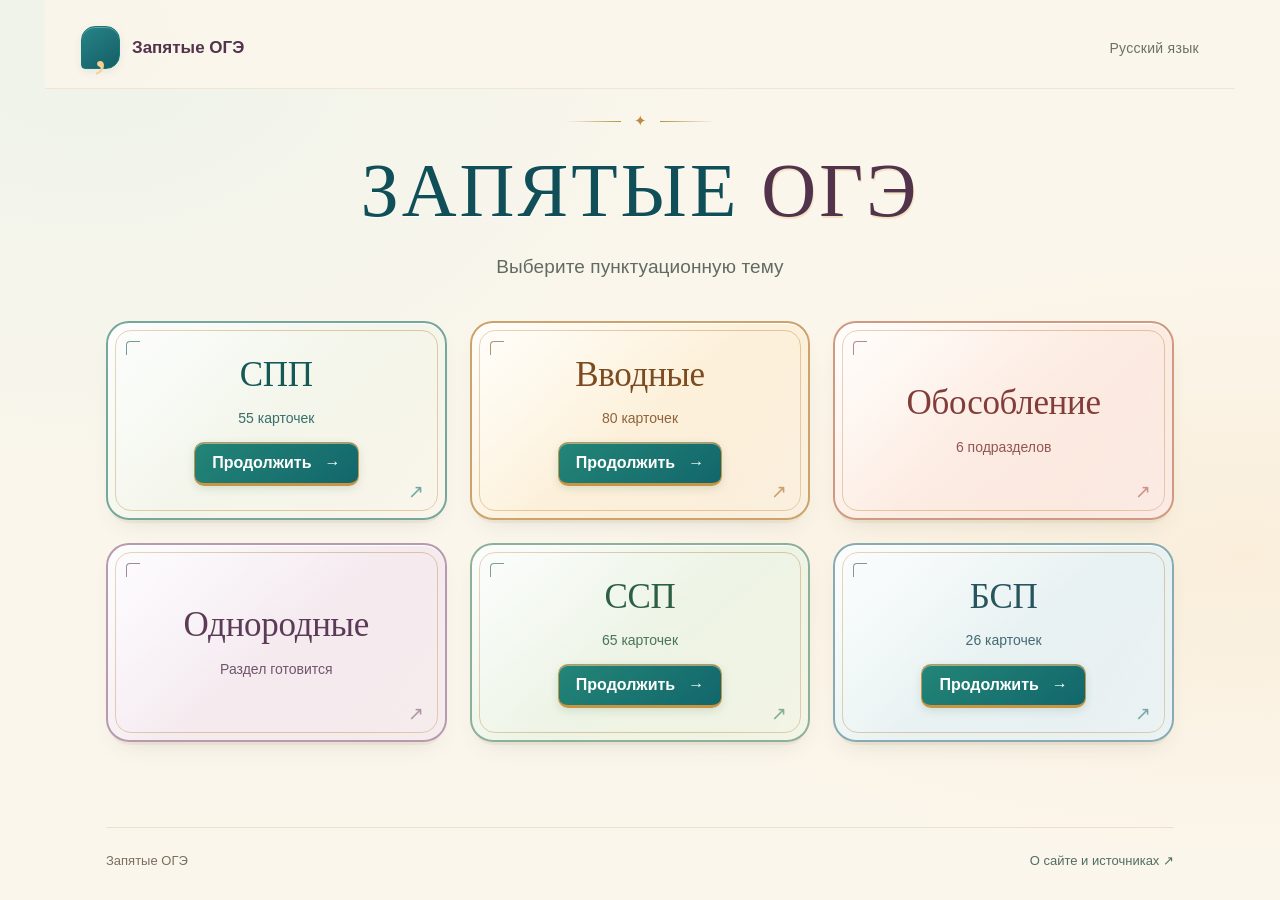
==== commit 8b85f722: "Publish BSP comma trainer" ====
--- a/index.html
+++ b/index.html
@@ -14,7 +14,7 @@
   <header class="portal-header"><a class="portal-brand" href="./index.html" aria-label="Запятые ОГЭ — главная"><span class="portal-brand-mark" aria-hidden="true">,</span><span>Запятые ОГЭ</span></a><span class="portal-subject">Русский язык</span></header>
   <main class="portal-main" id="content">
     
-    <section class="portal-hero"><div class="hero-flourish" aria-hidden="true"><span></span><i>✦</i><span></span></div><h1>ЗАПЯТЫЕ <span>ОГЭ</span></h1><p>Выберите пунктуационную тему</p></section><nav class="topic-grid" aria-label="Пунктуационные темы"><a class="topic-tile theme-teal" data-topic="spp" href="./spp.html?continue=1"><span class="tile-corner tile-corner-top" aria-hidden="true"></span><span class="tile-corner tile-corner-bottom" aria-hidden="true"></span><span class="tile-content"><span class="tile-title">СПП</span><span class="tile-caption">55 карточек</span><span class="tile-continue">Продолжить <span aria-hidden="true">→</span></span></span><span class="tile-arrow" aria-hidden="true">↗</span></a><a class="topic-tile theme-honey" data-topic="vvodnye" href="./topics/vvodnye.html?continue=1"><span class="tile-corner tile-corner-top" aria-hidden="true"></span><span class="tile-corner tile-corner-bottom" aria-hidden="true"></span><span class="tile-content"><span class="tile-title">Вводные</span><span class="tile-caption">80 карточек</span><span class="tile-continue">Продолжить <span aria-hidden="true">→</span></span></span><span class="tile-arrow" aria-hidden="true">↗</span></a><a class="topic-tile theme-coral" data-topic="obosoblenie" href="./topics/obosoblenie.html"><span class="tile-corner tile-corner-top" aria-hidden="true"></span><span class="tile-corner tile-corner-bottom" aria-hidden="true"></span><span class="tile-content"><span class="tile-title">Обособление</span><span class="tile-caption">6 подразделов</span></span><span class="tile-arrow" aria-hidden="true">↗</span></a><a class="topic-tile theme-plum" data-topic="odnorodnye" href="./topics/odnorodnye.html"><span class="tile-corner tile-corner-top" aria-hidden="true"></span><span class="tile-corner tile-corner-bottom" aria-hidden="true"></span><span class="tile-content"><span class="tile-title">Однородные</span><span class="tile-caption">Раздел готовится</span></span><span class="tile-arrow" aria-hidden="true">↗</span></a><a class="topic-tile theme-emerald" data-topic="ssp" href="./topics/ssp.html?continue=1"><span class="tile-corner tile-corner-top" aria-hidden="true"></span><span class="tile-corner tile-corner-bottom" aria-hidden="true"></span><span class="tile-content"><span class="tile-title">ССП</span><span class="tile-caption">65 карточек</span><span class="tile-continue">Продолжить <span aria-hidden="true">→</span></span></span><span class="tile-arrow" aria-hidden="true">↗</span></a><a class="topic-tile theme-sea" data-topic="bsp" href="./topics/bsp.html"><span class="tile-corner tile-corner-top" aria-hidden="true"></span><span class="tile-corner tile-corner-bottom" aria-hidden="true"></span><span class="tile-content"><span class="tile-title">БСП</span><span class="tile-caption">Раздел готовится</span></span><span class="tile-arrow" aria-hidden="true">↗</span></a></nav>
+    <section class="portal-hero"><div class="hero-flourish" aria-hidden="true"><span></span><i>✦</i><span></span></div><h1>ЗАПЯТЫЕ <span>ОГЭ</span></h1><p>Выберите пунктуационную тему</p></section><nav class="topic-grid" aria-label="Пунктуационные темы"><a class="topic-tile theme-teal" data-topic="spp" href="./spp.html?continue=1"><span class="tile-corner tile-corner-top" aria-hidden="true"></span><span class="tile-corner tile-corner-bottom" aria-hidden="true"></span><span class="tile-content"><span class="tile-title">СПП</span><span class="tile-caption">55 карточек</span><span class="tile-continue">Продолжить <span aria-hidden="true">→</span></span></span><span class="tile-arrow" aria-hidden="true">↗</span></a><a class="topic-tile theme-honey" data-topic="vvodnye" href="./topics/vvodnye.html?continue=1"><span class="tile-corner tile-corner-top" aria-hidden="true"></span><span class="tile-corner tile-corner-bottom" aria-hidden="true"></span><span class="tile-content"><span class="tile-title">Вводные</span><span class="tile-caption">80 карточек</span><span class="tile-continue">Продолжить <span aria-hidden="true">→</span></span></span><span class="tile-arrow" aria-hidden="true">↗</span></a><a class="topic-tile theme-coral" data-topic="obosoblenie" href="./topics/obosoblenie.html"><span class="tile-corner tile-corner-top" aria-hidden="true"></span><span class="tile-corner tile-corner-bottom" aria-hidden="true"></span><span class="tile-content"><span class="tile-title">Обособление</span><span class="tile-caption">6 подразделов</span></span><span class="tile-arrow" aria-hidden="true">↗</span></a><a class="topic-tile theme-plum" data-topic="odnorodnye" href="./topics/odnorodnye.html"><span class="tile-corner tile-corner-top" aria-hidden="true"></span><span class="tile-corner tile-corner-bottom" aria-hidden="true"></span><span class="tile-content"><span class="tile-title">Однородные</span><span class="tile-caption">Раздел готовится</span></span><span class="tile-arrow" aria-hidden="true">↗</span></a><a class="topic-tile theme-emerald" data-topic="ssp" href="./topics/ssp.html?continue=1"><span class="tile-corner tile-corner-top" aria-hidden="true"></span><span class="tile-corner tile-corner-bottom" aria-hidden="true"></span><span class="tile-content"><span class="tile-title">ССП</span><span class="tile-caption">65 карточек</span><span class="tile-continue">Продолжить <span aria-hidden="true">→</span></span></span><span class="tile-arrow" aria-hidden="true">↗</span></a><a class="topic-tile theme-sea" data-topic="bsp" href="./topics/bsp.html?continue=1"><span class="tile-corner tile-corner-top" aria-hidden="true"></span><span class="tile-corner tile-corner-bottom" aria-hidden="true"></span><span class="tile-content"><span class="tile-title">БСП</span><span class="tile-caption">26 карточек</span><span class="tile-continue">Продолжить <span aria-hidden="true">→</span></span></span><span class="tile-arrow" aria-hidden="true">↗</span></a></nav>
   </main>
   <footer class="portal-footer"><span>Запятые ОГЭ</span><a href="./README.md">О сайте и источниках ↗</a></footer>
 </body>
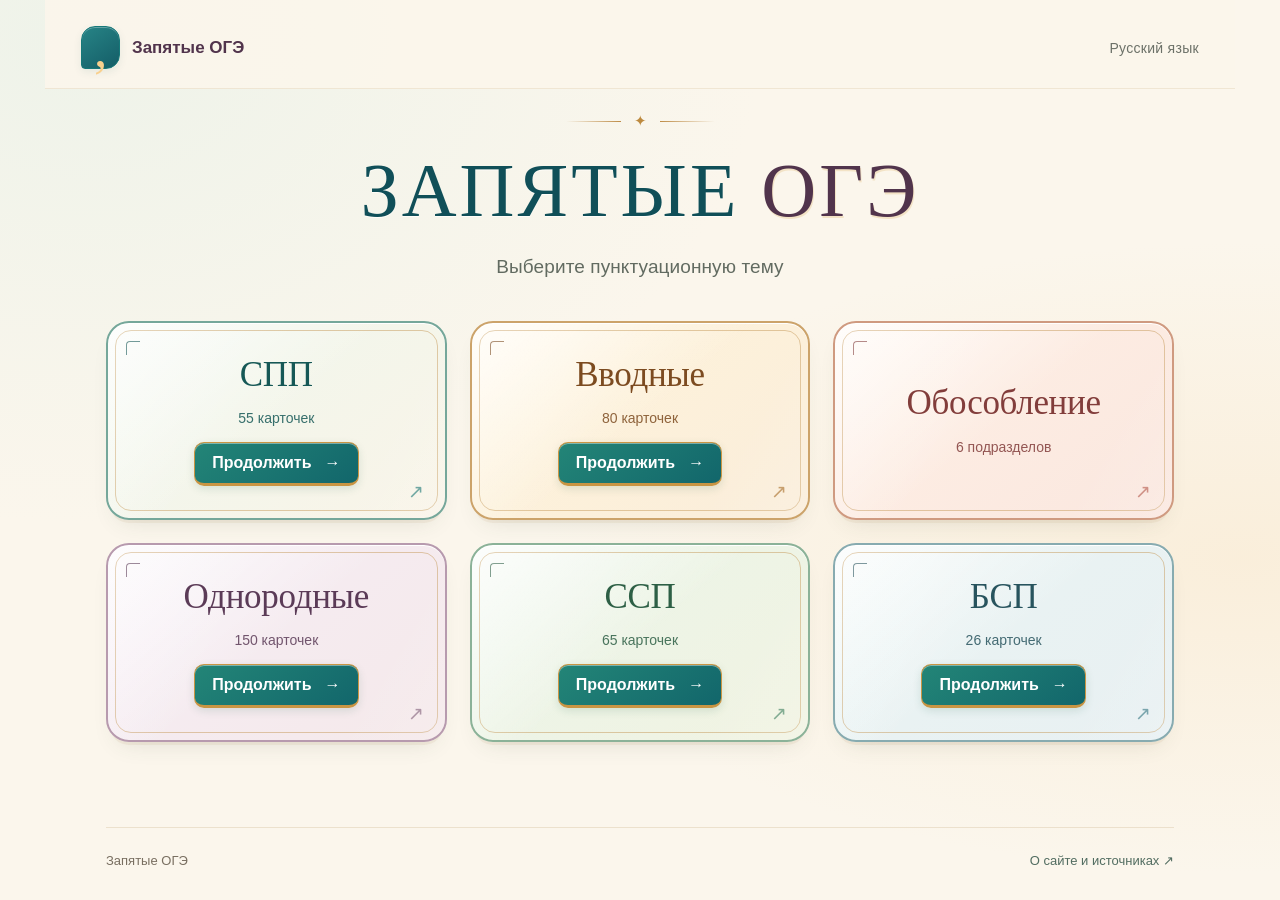
==== commit 04e762d0: "Publish approved homogeneous members trainer" ====
--- a/index.html
+++ b/index.html
@@ -14,7 +14,7 @@
   <header class="portal-header"><a class="portal-brand" href="./index.html" aria-label="Запятые ОГЭ — главная"><span class="portal-brand-mark" aria-hidden="true">,</span><span>Запятые ОГЭ</span></a><span class="portal-subject">Русский язык</span></header>
   <main class="portal-main" id="content">
     
-    <section class="portal-hero"><div class="hero-flourish" aria-hidden="true"><span></span><i>✦</i><span></span></div><h1>ЗАПЯТЫЕ <span>ОГЭ</span></h1><p>Выберите пунктуационную тему</p></section><nav class="topic-grid" aria-label="Пунктуационные темы"><a class="topic-tile theme-teal" data-topic="spp" href="./spp.html?continue=1"><span class="tile-corner tile-corner-top" aria-hidden="true"></span><span class="tile-corner tile-corner-bottom" aria-hidden="true"></span><span class="tile-content"><span class="tile-title">СПП</span><span class="tile-caption">55 карточек</span><span class="tile-continue">Продолжить <span aria-hidden="true">→</span></span></span><span class="tile-arrow" aria-hidden="true">↗</span></a><a class="topic-tile theme-honey" data-topic="vvodnye" href="./topics/vvodnye.html?continue=1"><span class="tile-corner tile-corner-top" aria-hidden="true"></span><span class="tile-corner tile-corner-bottom" aria-hidden="true"></span><span class="tile-content"><span class="tile-title">Вводные</span><span class="tile-caption">80 карточек</span><span class="tile-continue">Продолжить <span aria-hidden="true">→</span></span></span><span class="tile-arrow" aria-hidden="true">↗</span></a><a class="topic-tile theme-coral" data-topic="obosoblenie" href="./topics/obosoblenie.html"><span class="tile-corner tile-corner-top" aria-hidden="true"></span><span class="tile-corner tile-corner-bottom" aria-hidden="true"></span><span class="tile-content"><span class="tile-title">Обособление</span><span class="tile-caption">6 подразделов</span></span><span class="tile-arrow" aria-hidden="true">↗</span></a><a class="topic-tile theme-plum" data-topic="odnorodnye" href="./topics/odnorodnye.html"><span class="tile-corner tile-corner-top" aria-hidden="true"></span><span class="tile-corner tile-corner-bottom" aria-hidden="true"></span><span class="tile-content"><span class="tile-title">Однородные</span><span class="tile-caption">Раздел готовится</span></span><span class="tile-arrow" aria-hidden="true">↗</span></a><a class="topic-tile theme-emerald" data-topic="ssp" href="./topics/ssp.html?continue=1"><span class="tile-corner tile-corner-top" aria-hidden="true"></span><span class="tile-corner tile-corner-bottom" aria-hidden="true"></span><span class="tile-content"><span class="tile-title">ССП</span><span class="tile-caption">65 карточек</span><span class="tile-continue">Продолжить <span aria-hidden="true">→</span></span></span><span class="tile-arrow" aria-hidden="true">↗</span></a><a class="topic-tile theme-sea" data-topic="bsp" href="./topics/bsp.html?continue=1"><span class="tile-corner tile-corner-top" aria-hidden="true"></span><span class="tile-corner tile-corner-bottom" aria-hidden="true"></span><span class="tile-content"><span class="tile-title">БСП</span><span class="tile-caption">26 карточек</span><span class="tile-continue">Продолжить <span aria-hidden="true">→</span></span></span><span class="tile-arrow" aria-hidden="true">↗</span></a></nav>
+    <section class="portal-hero"><div class="hero-flourish" aria-hidden="true"><span></span><i>✦</i><span></span></div><h1>ЗАПЯТЫЕ <span>ОГЭ</span></h1><p>Выберите пунктуационную тему</p></section><nav class="topic-grid" aria-label="Пунктуационные темы"><a class="topic-tile theme-teal" data-topic="spp" href="./spp.html?continue=1"><span class="tile-corner tile-corner-top" aria-hidden="true"></span><span class="tile-corner tile-corner-bottom" aria-hidden="true"></span><span class="tile-content"><span class="tile-title">СПП</span><span class="tile-caption">55 карточек</span><span class="tile-continue">Продолжить <span aria-hidden="true">→</span></span></span><span class="tile-arrow" aria-hidden="true">↗</span></a><a class="topic-tile theme-honey" data-topic="vvodnye" href="./topics/vvodnye.html?continue=1"><span class="tile-corner tile-corner-top" aria-hidden="true"></span><span class="tile-corner tile-corner-bottom" aria-hidden="true"></span><span class="tile-content"><span class="tile-title">Вводные</span><span class="tile-caption">80 карточек</span><span class="tile-continue">Продолжить <span aria-hidden="true">→</span></span></span><span class="tile-arrow" aria-hidden="true">↗</span></a><a class="topic-tile theme-coral" data-topic="obosoblenie" href="./topics/obosoblenie.html"><span class="tile-corner tile-corner-top" aria-hidden="true"></span><span class="tile-corner tile-corner-bottom" aria-hidden="true"></span><span class="tile-content"><span class="tile-title">Обособление</span><span class="tile-caption">6 подразделов</span></span><span class="tile-arrow" aria-hidden="true">↗</span></a><a class="topic-tile theme-plum" data-topic="odnorodnye" href="./topics/odnorodnye.html?continue=1"><span class="tile-corner tile-corner-top" aria-hidden="true"></span><span class="tile-corner tile-corner-bottom" aria-hidden="true"></span><span class="tile-content"><span class="tile-title">Однородные</span><span class="tile-caption">150 карточек</span><span class="tile-continue">Продолжить <span aria-hidden="true">→</span></span></span><span class="tile-arrow" aria-hidden="true">↗</span></a><a class="topic-tile theme-emerald" data-topic="ssp" href="./topics/ssp.html?continue=1"><span class="tile-corner tile-corner-top" aria-hidden="true"></span><span class="tile-corner tile-corner-bottom" aria-hidden="true"></span><span class="tile-content"><span class="tile-title">ССП</span><span class="tile-caption">65 карточек</span><span class="tile-continue">Продолжить <span aria-hidden="true">→</span></span></span><span class="tile-arrow" aria-hidden="true">↗</span></a><a class="topic-tile theme-sea" data-topic="bsp" href="./topics/bsp.html?continue=1"><span class="tile-corner tile-corner-top" aria-hidden="true"></span><span class="tile-corner tile-corner-bottom" aria-hidden="true"></span><span class="tile-content"><span class="tile-title">БСП</span><span class="tile-caption">26 карточек</span><span class="tile-continue">Продолжить <span aria-hidden="true">→</span></span></span><span class="tile-arrow" aria-hidden="true">↗</span></a></nav>
   </main>
   <footer class="portal-footer"><span>Запятые ОГЭ</span><a href="./README.md">О сайте и источниках ↗</a></footer>
 </body>
